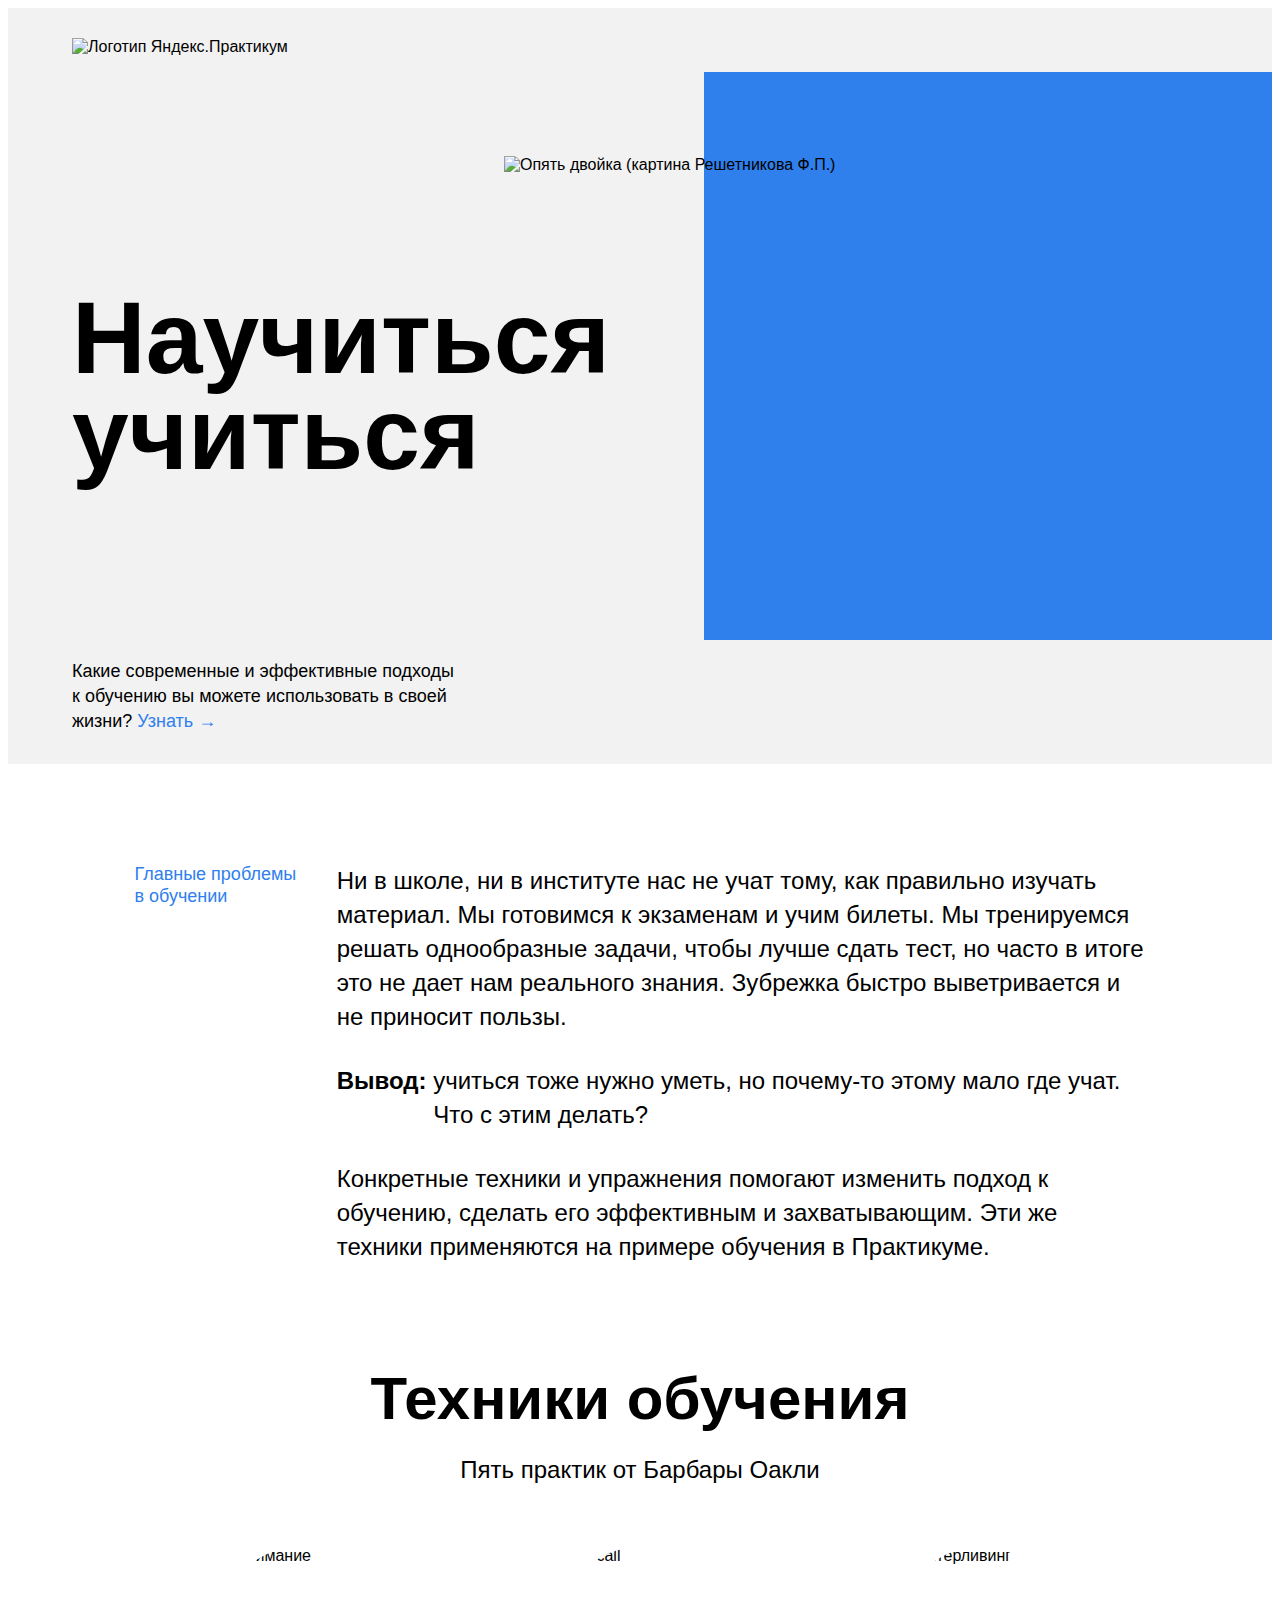
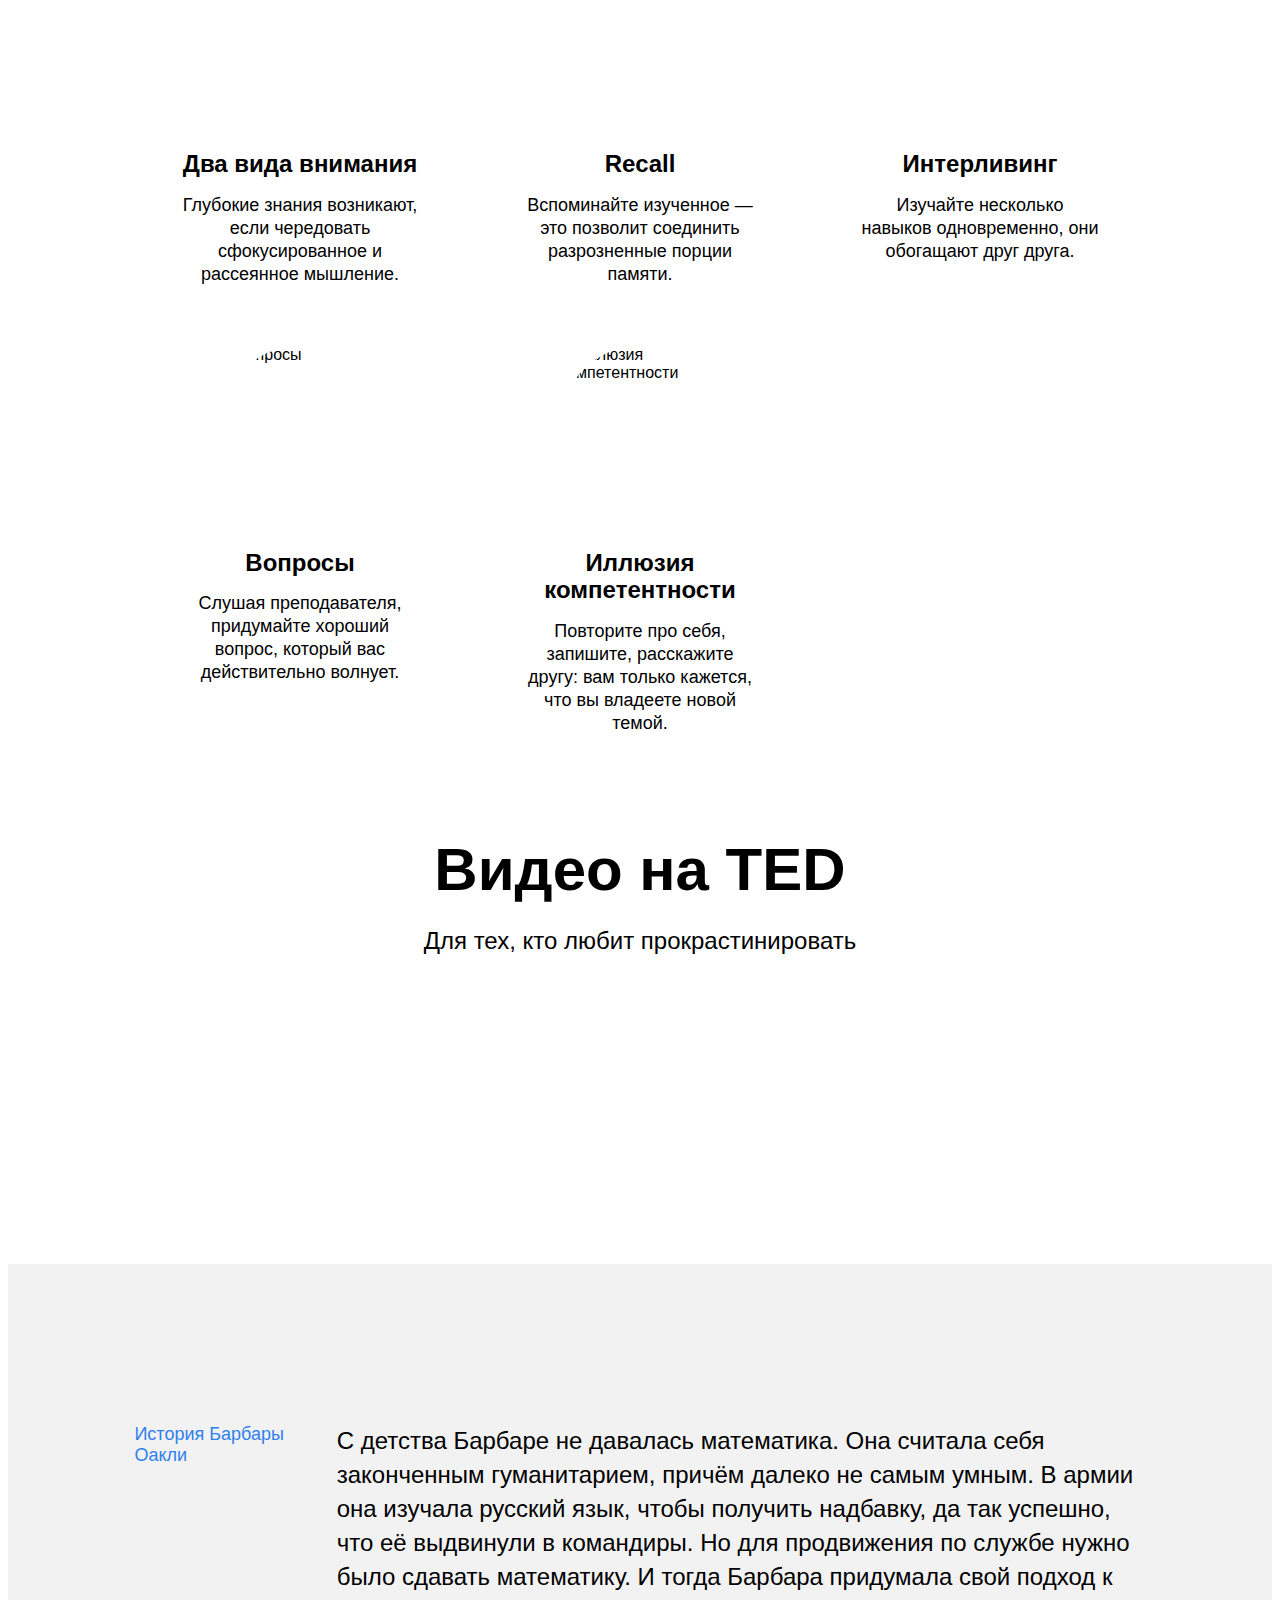
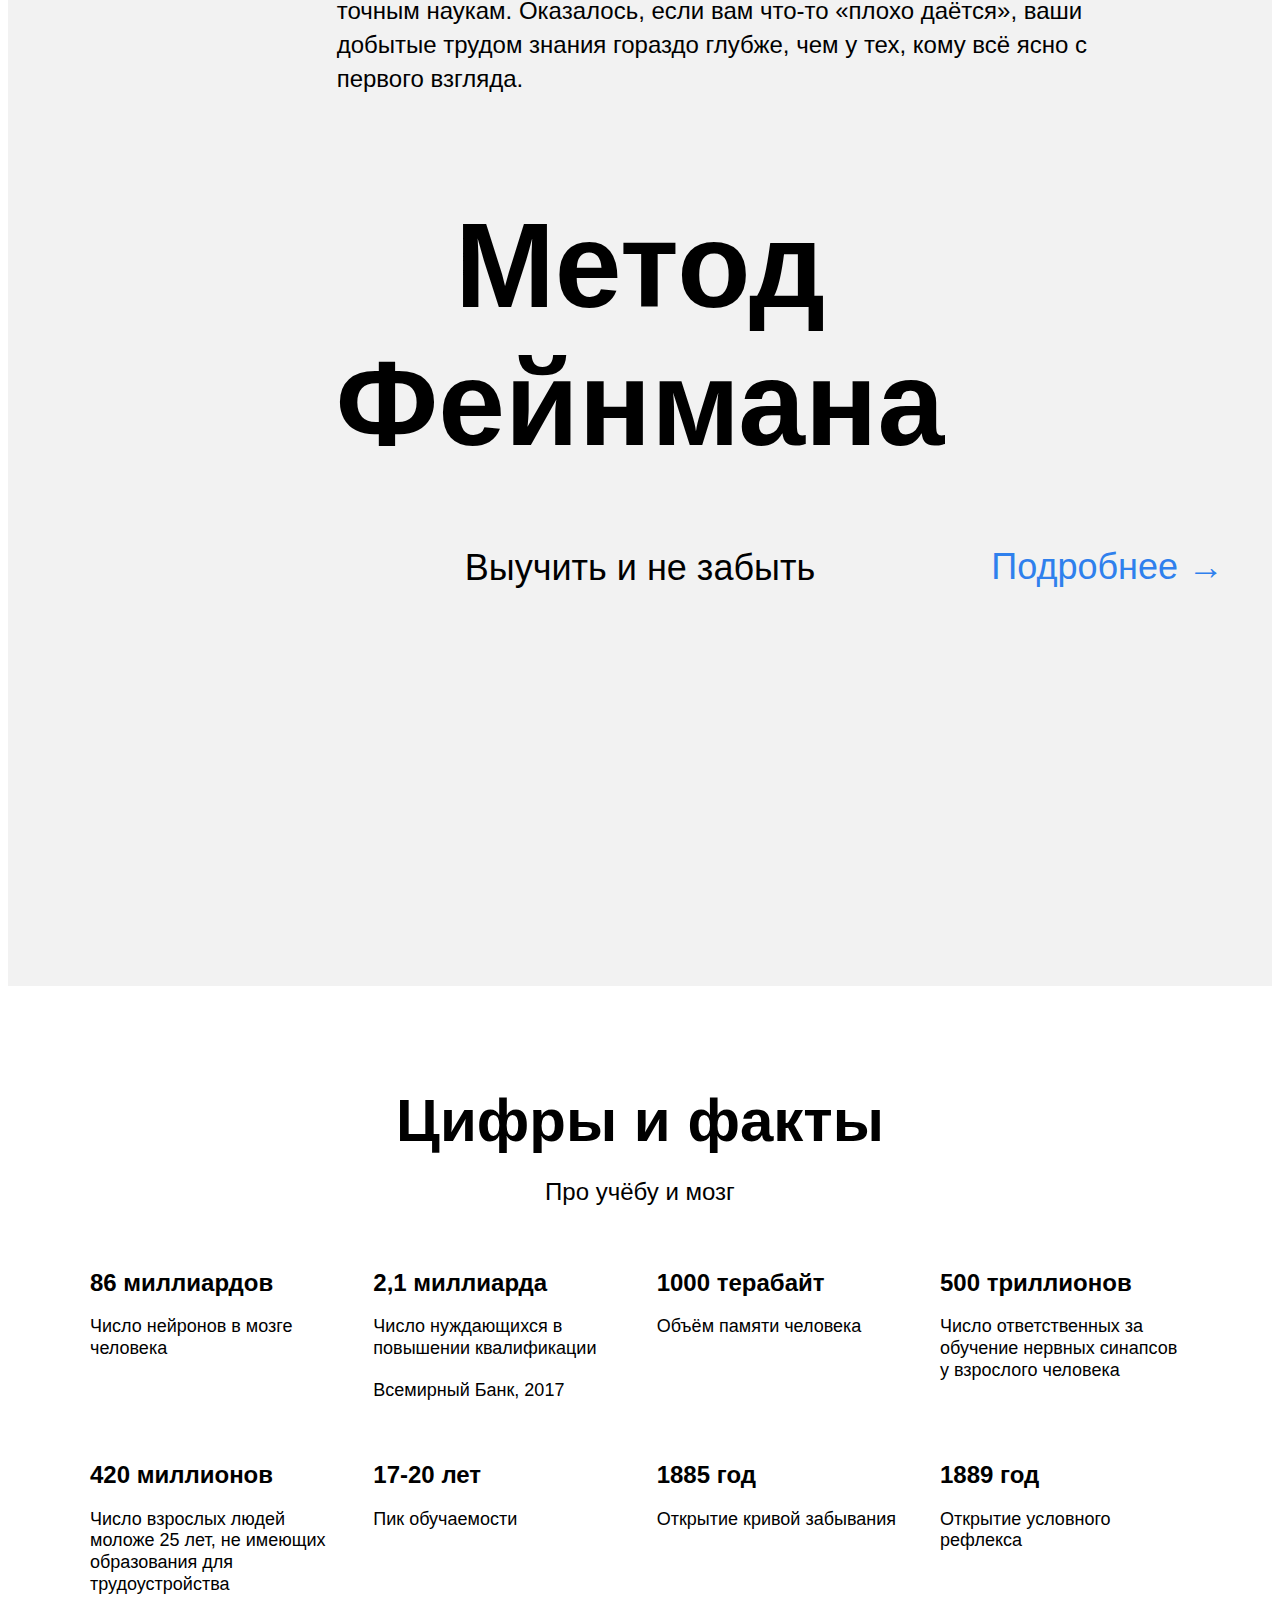
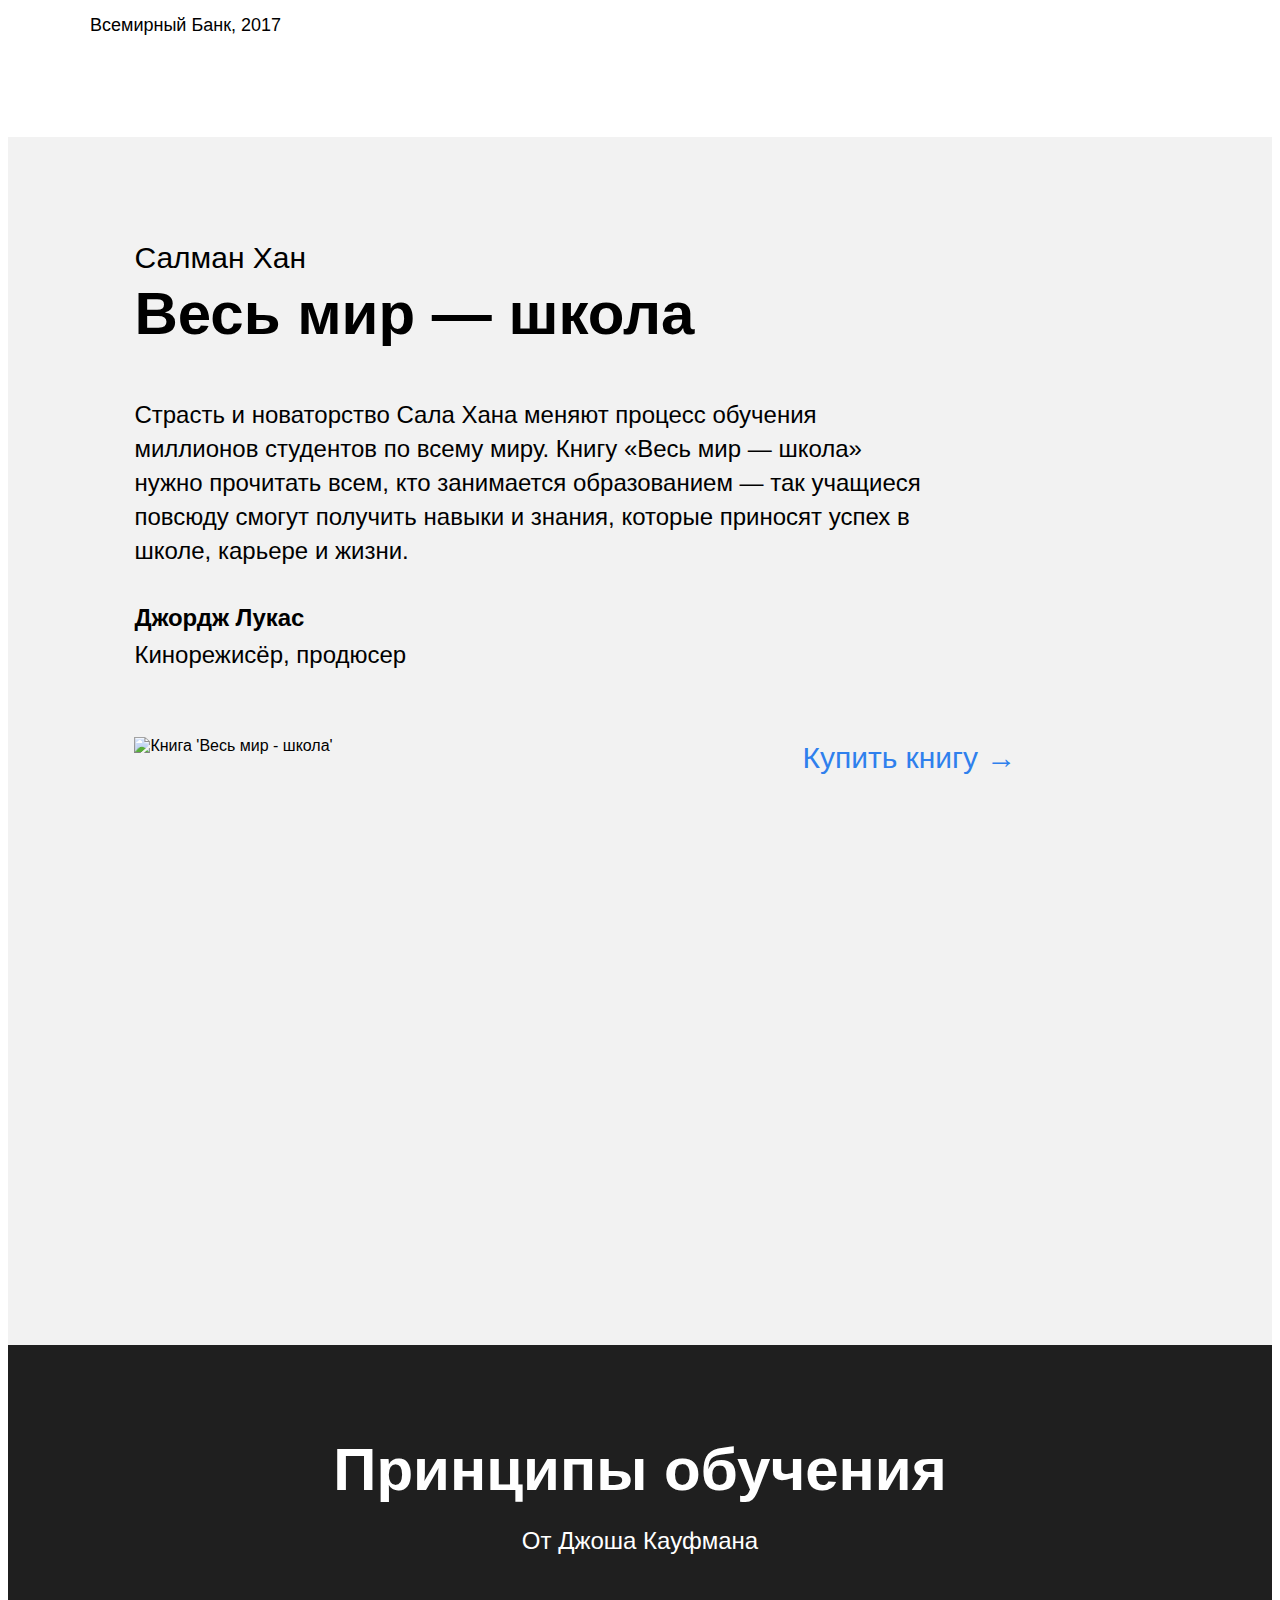
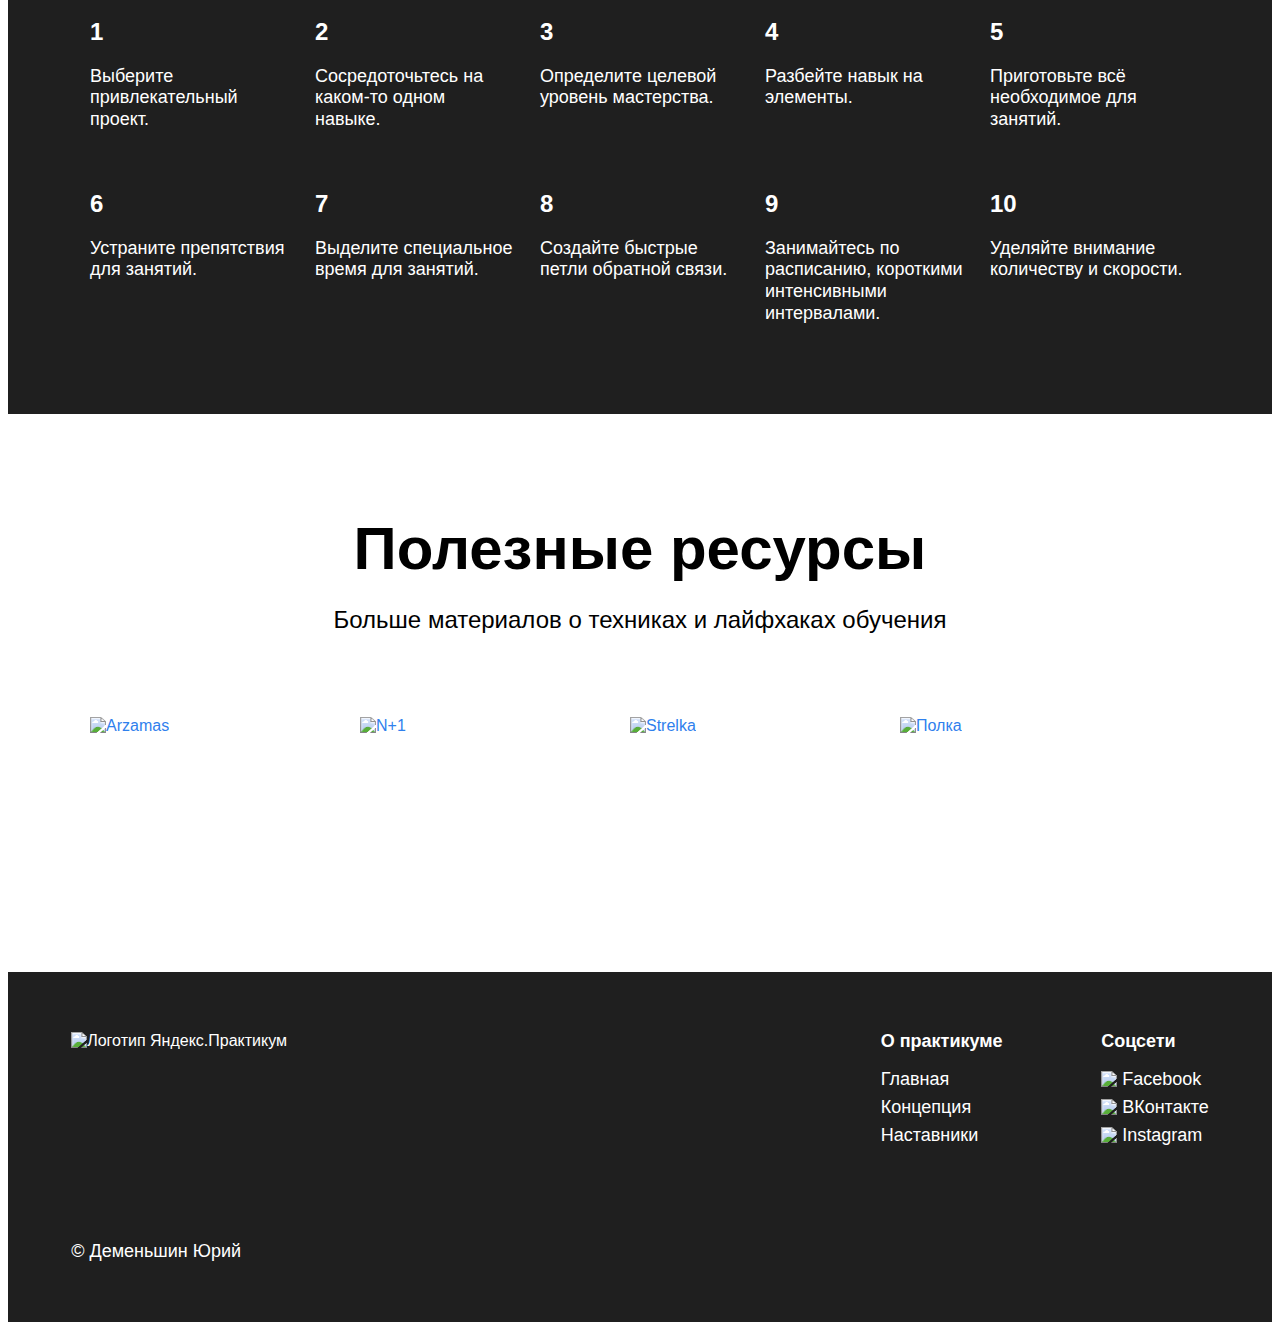
==== index.html @ 5ab0a043 "Add files via upload" ====
<!DOCTYPE html>
<html lang="ru">
<head>
  <meta charset="UTF-8">
  <meta name="viewport" content="width=device-width, initial-scale=1.0">
  <title>Научиться учиться</title>
  <link rel="stylesheet" href="./pages/index.css">
</head>
<body>
  <div class="page">
    <header class="header">
      <img src="images/logo_place_header.svg" alt="Логотип Яндекс.Практикум" class="logo logo_place_header">
      <h1 class="header__title">Научиться учиться</h1>
      <p class="header__subtitle">
        Какие современные и эффективные подходы к обучению вы можете использовать в своей жизни?
        <a href="#" class="header__link">Узнать →</a>
      </p>
      
      <img src="images/header-image.png" alt="Опять двойка (картина Решетникова Ф.П.)" class="header__main-illustration">
      <div class="header__square-pic rotation"></div>
    </header>
    <main class="content">
      <section class="description">
        <div class="two-columns">
          <h2 class="two-columns__brief">Главные проблемы в обучении</h2>
          <div class="two-columns__main-text">
            <p class="two-columns__paragraph">Ни в школе, ни в институте нас не учат тому, как правильно изучать материал. Мы готовимся к экзаменам и учим билеты. Мы тренируемся решать однообразные задачи, чтобы лучше сдать тест, но часто в итоге это не дает нам реального знания. Зубрежка быстро выветривается и не приносит пользы.
            </p>
            <p class="two-columns__paragraph">
              <span class="two-columns__span-accent">Вывод:&nbsp;</span>учиться тоже нужно уметь, но почему-то этому мало где учат. Что с этим делать?
            </p>
            <p class="two-columns__paragraph">
              Конкретные техники и упражнения помогают изменить подход к обучению, сделать его эффективным и захватывающим. Эти же техники применяются на примере обучения в Практикуме.
            </p>
          </div>
        </div>
      </section>
      <section class="techniques">
        <h2 class="section-title">Техники обучения</h2>
        <p class="section-subtitle">Пять практик от Барбары Оакли</p>
        <ul class="cards">
          <li class="cards__item">
            <img src="images/cards-attention.png" alt="Внимание" class="cards__image">
            <h3 class="cards__title">Два вида внимания</h3>
            <p class="cards__description">Глубокие знания возникают, если чередовать сфокусированное и рассеянное мышление.
            </p>
          </li>
          <li class="cards__item">
            <img src="images/cards-recall.png" alt="Recall" class="cards__image">
            <h3 class="cards__title">Recall</h3>
            <p class="cards__description">Вспоминайте изученное — это позволит соединить разрозненные порции памяти.
            </p>
          </li>
          <li class="cards__item">
            <img src="images/cards-interliving.png" alt="Интерливинг" class="cards__image">
            <h3 class="cards__title">Интерливинг</h3>
            <p class="cards__description">Изучайте несколько навыков одновременно, они обогащают друг друга.
            </p>
          </li>
          <li class="cards__item">
            <img src="images/cards-question.png" alt="Вопросы" class="cards__image">
            <h3 class="cards__title">Вопросы</h3>
            <p class="cards__description">Слушая преподавателя, придумайте хороший вопрос, который вас действительно волнует.</p>
          </li>
          <li class="cards__item">
            <img src="images/cards-competence.png" alt="Иллюзия компетентности" class="cards__image">
            <h3 class="cards__title">Иллюзия компетентности</h3>
            <p class="cards__description">Повторите про себя, запишите, расскажите другу: вам только кажется, что вы владеете новой темой.</p>
          </li>
        </ul>
      </section>
      <section class="video">
        <h2 class="section-title">Видео на TED</h2>
        <p class="section-subtitle">Для тех, кто любит прокрастинировать</p>
        <div class="video__iframes">
          <iframe class="video__iframe" src="https://www.youtube.com/embed/5MgBikgcWnY" title="YouTube video player" allow="accelerometer; autoplay; clipboard-write; encrypted-media; gyroscope; picture-in-picture" allowfullscreen>
          </iframe>
          <iframe class="video__iframe" src="https://www.youtube.com/embed/arj7oStGLkU" title="YouTube video player" allow="accelerometer; autoplay; clipboard-write; encrypted-media; gyroscope; picture-in-picture" allowfullscreen>
          </iframe>
        </div>
      </section>
      <section class="oakley">
        <div class="two-columns">
          <h2 class="two-columns__brief">История Барбары Оакли</h2>
          <div class="two-columns__main-text">
            <p class="two-columns__paragraph">
              С детства Барбаре не давалась математика. Она считала себя законченным гуманитарием, причём далеко не самым умным. В армии она изучала русский язык, чтобы получить надбавку, да так успешно, что её выдвинули в командиры. Но для продвижения по службе нужно было сдавать математику. И тогда Барбара придумала свой подход к точным наукам. Оказалось, если вам что-то «плохо даётся», ваши добытые трудом знания гораздо глубже, чем у тех, кому всё ясно с первого взгляда.
            </p>
            </div>
          </div>
      </section>
      <section class="feynman">
        <h2 class="feynman__title">Метод Фейнмана</h2>
        <h3 class="feynman__subtitle">Выучить и не забыть</h3>
        <a class="feynman__link" href="#">Подробнее →</a>
      </section>
      <section class="digits">
        <h2 class="section-title">Цифры и факты</h2>
        <h3 class="section-subtitle">Про учёбу и мозг</h3>
        <div class="table">
          <div class="table__cell">
            <h4 class="table__heading">86 миллиардов</h4>
            <p class="table__text">Число нейронов в мозге человека</p>
          </div>
          <div class="table__cell">
            <h4 class="table__heading">2,1 миллиарда</h4>
            <p class="table__text">Число нуждающихся в повышении квалификации</p>
            <p class="table__text">Всемирный Банк, 2017</p>
          </div>
          <div class="table__cell">
            <h4 class="table__heading">1000 терабайт</h4>
            <p class="table__text">Объём памяти человека</p>
          </div>
          <div class="table__cell">
            <h4 class="table__heading">500 триллионов</h4>
            <p class="table__text">Число ответственных за обучение нервных синапсов у взрослого человека</p>
          </div>
          <div class="table__cell">
            <h4 class="table__heading">420 миллионов</h4>
            <p class="table__text">Число взрослых людей моложе 25 лет, не имеющих образования для трудоустройства</p>
            <p class="table__text">Всемирный Банк, 2017</p>
          </div>
          <div class="table__cell">
            <h4 class="table__heading">17-20 лет</h4>
            <p class="table__text">Пик обучаемости</p>
          </div>
          <div class="table__cell">
            <h4 class="table__heading">1885 год</h4>
            <p class="table__text">Открытие кривой забывания</p>
          </div>
          <div class="table__cell">
            <h4 class="table__heading">1889 год</h4>
            <p class="table__text">Открытие условного рефлекса</p>
          </div>
        </div>
      </section>
      <section class="khan">
        <div class="khan__container">
          <p class="khan__author">Салман Хан</p>
          <h2 class="khan__title">Весь мир — школа</h2>
          <p class="khan__quote">
            Страсть и новаторство Сала Хана меняют процесс обучения миллионов студентов по всему миру. Книгу «Весь мир — школа» нужно прочитать всем, кто занимается образованием — так учащиеся повсюду смогут получить навыки и знания, которые приносят успех в школе, карьере и жизни.
          </p>
          <p class="khan__quote-author">Джордж Лукас</p>
          <p class="khan__quote-author-subline">Кинорежисёр, продюсер</p>
          <div class="khan__book-container">
            <img class="khan__book-pic" src="./images/khan-book.jpg" alt="Книга 'Весь мир - школа'">
            <a class="khan__buy-link" href="#">Купить книгу →</a>
          </div>
        </div>
        </section>
      <section class="kaufman">
        <div class="kaufman__triangle rotation"></div>
        <h2 class="section-title section-title_theme_dark">Принципы обучения</h2>
        <h3 class="section-subtitle section-subtitle_theme_dark">От Джоша Кауфмана</h3>
        <div class="table table_theme_dark">
          <div class="table__cell table__cell_theme_dark">
            <h4 class="table__heading table__heading_theme_dark">1</h4>
            <p class="table__text table__text_theme_dark">Выберите привлекательный проект.</p>
          </div>
          <div class="table__cell table__cell_theme_dark">
            <h4 class="table__heading table__heading_theme_dark">2</h4>
            <p class="table__text table__text_theme_dark">Сосредоточьтесь на каком-то одном навыке.</p>
          </div>
          <div class="table__cell table__cell_theme_dark">
            <h4 class="table__heading table__heading_theme_dark">3</h4>
            <p class="table__text table__text_theme_dark">Определите целевой уровень мастерства.</p>
          </div>
          <div class="table__cell table__cell_theme_dark">
            <h4 class="table__heading table__heading_theme_dark">4</h4>
            <p class="table__text table__text_theme_dark">Разбейте навык на элементы.</p>
          </div>
          <div class="table__cell table__cell_theme_dark">
            <h4 class="table__heading table__heading_theme_dark">5</h4>
            <p class="table__text table__text_theme_dark">Приготовьте всё необходимое для занятий.</p>
          </div>
          <div class="table__cell table__cell_theme_dark">
            <h4 class="table__heading table__heading_theme_dark">6</h4>
            <p class="table__text table__text_theme_dark">Устраните препятствия для занятий.</p>
          </div>
          <div class="table__cell table__cell_theme_dark">
            <h4 class="table__heading table__heading_theme_dark">7</h4>
            <p class="table__text table__text_theme_dark">Выделите специальное время для занятий.</p>
          </div>
          <div class="table__cell table__cell_theme_dark">
            <h5 class="table__heading table__heading_theme_dark">8</h5>
            <p class="table__text table__text_theme_dark">Создайте быстрые петли обратной связи.</p>
          </div>
          <div class="table__cell table__cell_theme_dark">
            <h4 class="table__heading table__heading_theme_dark">9</h4>
            <p class="table__text table__text_theme_dark">Занимайтесь по расписанию, короткими интенсивными интервалами.</p>
          </div>
          <div class="table__cell table__cell_theme_dark">
            <h4 class="table__heading table__heading_theme_dark">10</h4>
            <p class="table__text table__text_theme_dark">Уделяйте внимание количеству и скорости.</p>
          </div>
        </div>
      </section>
      <section class="resources">
        <h2 class="section-title">Полезные ресурсы</h2>
        <h3 class="section-subtitle">Больше материалов о техниках и лайфхаках обучения</h3>
        <div class="resources__logo-zone">
          <a class="resources__link" href="#">
            <img class="resources__logo" src="images/logo/resources-arzamas.svg" alt="Arzamas">
          </a>
          <a class="resources__link" href="#">
            <img class="resources__logo" src="images/logo/resources-n1.svg" alt="N+1">
          </a>
          <a class="resources__link" href="#">
            <img class="resources__logo" src="images/logo/resources-strelka.svg" alt="Strelka">
          </a>
          <a class="resources__link" href="#">
            <img class="resources__logo" src="images/logo/resources-polka.svg" alt="Полка">
          </a>
        </div>
          </section>
    </main>
    <footer class="footer">
      <div class="footer__columns">
          <div class="footer__column footer__column_content_copyright">
            <img src="images/logo_place_footer.svg" alt="Логотип Яндекс.Практикум" class="logo logo_place_footer">
            <p class="footer__author">&copy; Деменьшин Юрий</p>
          </div>
          <nav class="footer__column footer__column_content_info">
            <h2 class="footer__column-heading">О практикуме</h2>
            <div class="footer__column-links">
              <a class="footer__column-link" href="#">Главная</a>
              <a class="footer__column-link" href="#">Концепция</a>
              <a class="footer__column-link" href="#">Наставники</a>
            </div>
          </nav>
          <div class="footer__column footer__column_content_social">
            <h2 class="footer__column-heading">Соцсети</h2>
            <div class="footer__column-links">
              <a class="footer__column-link" href="#">
                <img class="footer__social-icon" src="images/facebook_color_white.svg" alt="Facebook">&nbsp;Facebook
              </a>
              <a class="footer__column-link" href="#">
                <img class="footer__social-icon" src="images/vk_color_white.svg" alt="VK">&nbsp;ВКонтакте
              </a>
              <a class="footer__column-link" href="#">
                <img class="footer__social-icon" src="images/instagram_color_white.svg" alt="Instagram">&nbsp;Instagram
              </a>
            </div>
          </div>
        </div>
</footer>
    </div>
</body>
</html>
---- pages/index.css ----
@import url(../vendor/normalize.css);
@import url(../blocks/page/page.css);
@import url(../blocks/fonts/fonts.css);
@import url(../blocks/links/links.css);
@import url(../blocks/rotation/rotation.css);
@import url(../blocks/header/header.css);
@import url(../blocks/logo/logo.css);
@import url(../blocks/logo/_place/logo_place_header.css);
@import url(../blocks/logo/_place/logo_place_footer.css);
@import url(../blocks/header/__title/header__title.css);
@import url(../blocks/header/__subtitle/header__subtitle.css);
@import url(../blocks/header/__link/header__link.css);
@import url(../blocks/header/__main-illustration/header__main-illustration.css);
@import url(../blocks/header/__square-pic/header__square-pic.css);
@import url(../blocks/description/description.css);
@import url(../blocks/two-columns/two-columns.css);
@import url(../blocks/two-columns/__paragraph/two-columns__paragraph.css);
@import url(../blocks/two-columns/__brief/two-columns__brief.css);
@import url(../blocks/two-columns/__main-text/two-columns__main-text.css);
@import url(../blocks/two-columns/__span-accent/two-columns__span-accent.css);
@import url(../blocks/techniques/techniques.css);
@import url(../blocks/section-title/section-title.css);
@import url(../blocks/section-subtitle/section-subtitle.css);
@import url(../blocks/cards/cards.css);
@import url(../blocks/cards/__item/cards__item.css);
@import url(../blocks/cards/__image/cards__image.css);
@import url(../blocks/cards/__title/cards__title.css);
@import url(../blocks/cards/__description/cards__description.css);
@import url(../blocks/video/video.css);
@import url(../blocks/video/__iframe/video__iframe.css);
@import url(../blocks/video/__iframes/video__iframes.css);
@import url(../blocks/oakley/oakley.css);
@import url(../blocks/feynman/feynman.css);
@import url(../blocks/feynman/__title/feynman__title.css);
@import url(../blocks/feynman/__subtitle/feynman__subtitle.css);
@import url(../blocks/feynman/__link/feynman__link.css);
@import url(../blocks/content/content.css);
@import url(../blocks/digits/digits.css);
@import url(../blocks/table/table.css);
@import url(../blocks/table/__cell/table__cell.css);
@import url(../blocks/table/__heading/table__heading.css);
@import url(../blocks/table/__text/table__text.css);
@import url(../blocks/khan/khan.css);
@import url(../blocks/khan/__author/khan__author.css);
@import url(../blocks/khan/__book-container/khan__book-container.css);
@import url(../blocks/khan/__book-pic/khan__book-pic.css);
@import url(../blocks/khan/__buy-link/khan__buy-link.css);
@import url(../blocks/khan/__container/khan__container.css);
@import url(../blocks/khan/__quote/khan__quote.css);
@import url(../blocks/khan/__quote-author/khan__quote-author.css);
@import url(../blocks/khan/__quote-author-subline/khan__quote-author-subline.css);
@import url(../blocks/khan/__title/khan__title.css);
@import url(../blocks/kaufman/kaufman.css);
@import url(../blocks/kaufman/__triangle/kaufman__triangle.css);
@import url(../blocks/section-title/_theme/section-title_theme_dark.css);
@import url(../blocks/section-subtitle/_theme/section-subtitle_theme_dark.css);
@import url(../blocks/table/_theme/table_theme_dark.css);
@import url(../blocks/table/__cell/_theme/table__cell_theme_dark.css);
@import url(../blocks/table/__heading/_theme/table__heading_theme_dark.css);
@import url(../blocks/table/__text/_theme/table__text_theme_dark.css);
@import url(../blocks/resources/resources.css);
@import url(../blocks/resources/__logo-zone/resources__logo-zone.css);
@import url(../blocks/resources/__logo/resources__logo.css);
@import url(../blocks/resources/__link/resources__link.css);
@import url(../blocks/footer/footer.css);
@import url(../blocks/footer/__columns/footer__columns.css);
@import url(../blocks/footer/__column/footer__column.css);
@import url(../blocks/footer/__column/_content/footer__column_content_copyright.css);
@import url(../blocks/footer/__column/_content/footer__column_content_info.css);
@import url(../blocks/footer/__column/_content/footer__column_content_social.css);
@import url(../blocks/footer/__column-heading/footer__column-heading.css);
@import url(../blocks/footer/__column-link/footer__column-link.css);
@import url(../blocks/footer/__column-links/footer__column-links.css);
@import url(../blocks/footer/__social-icon/footer__social-icon.css);
@import url(../blocks/footer/__author/footer__author.css);
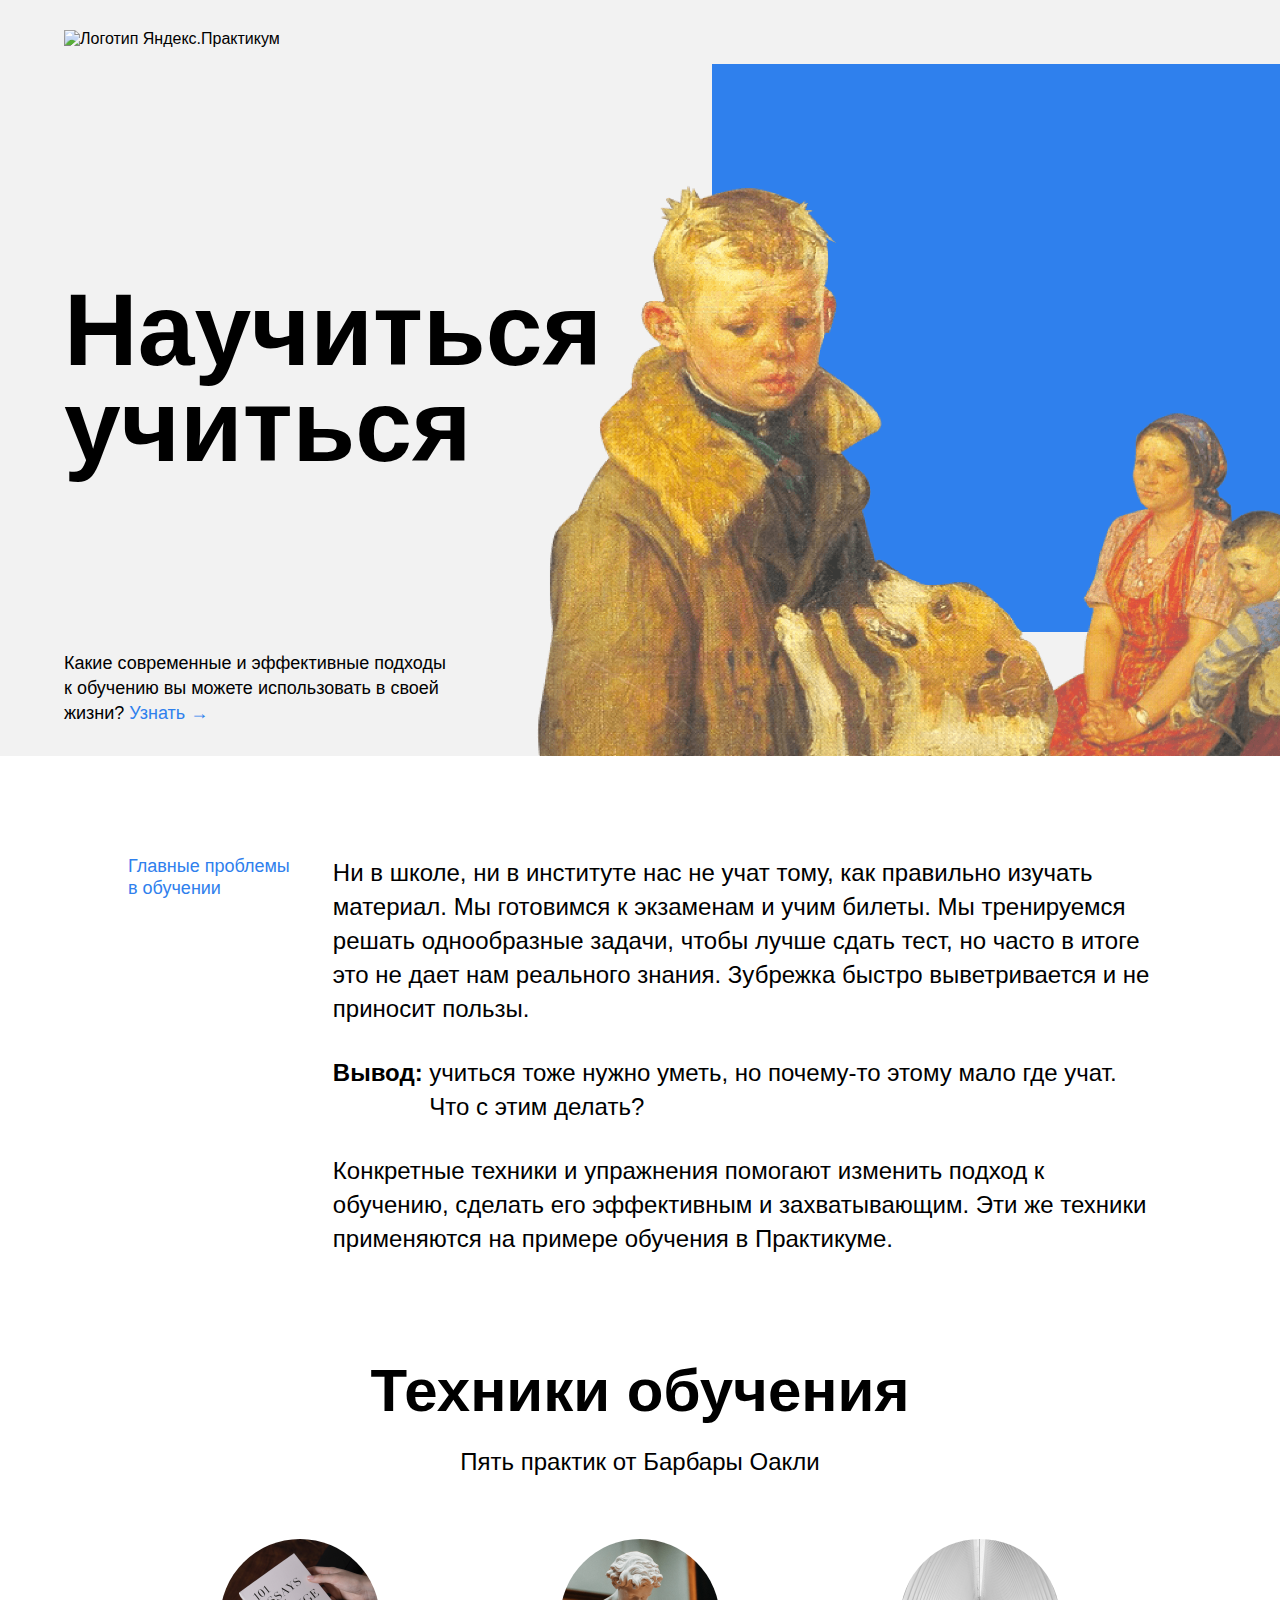
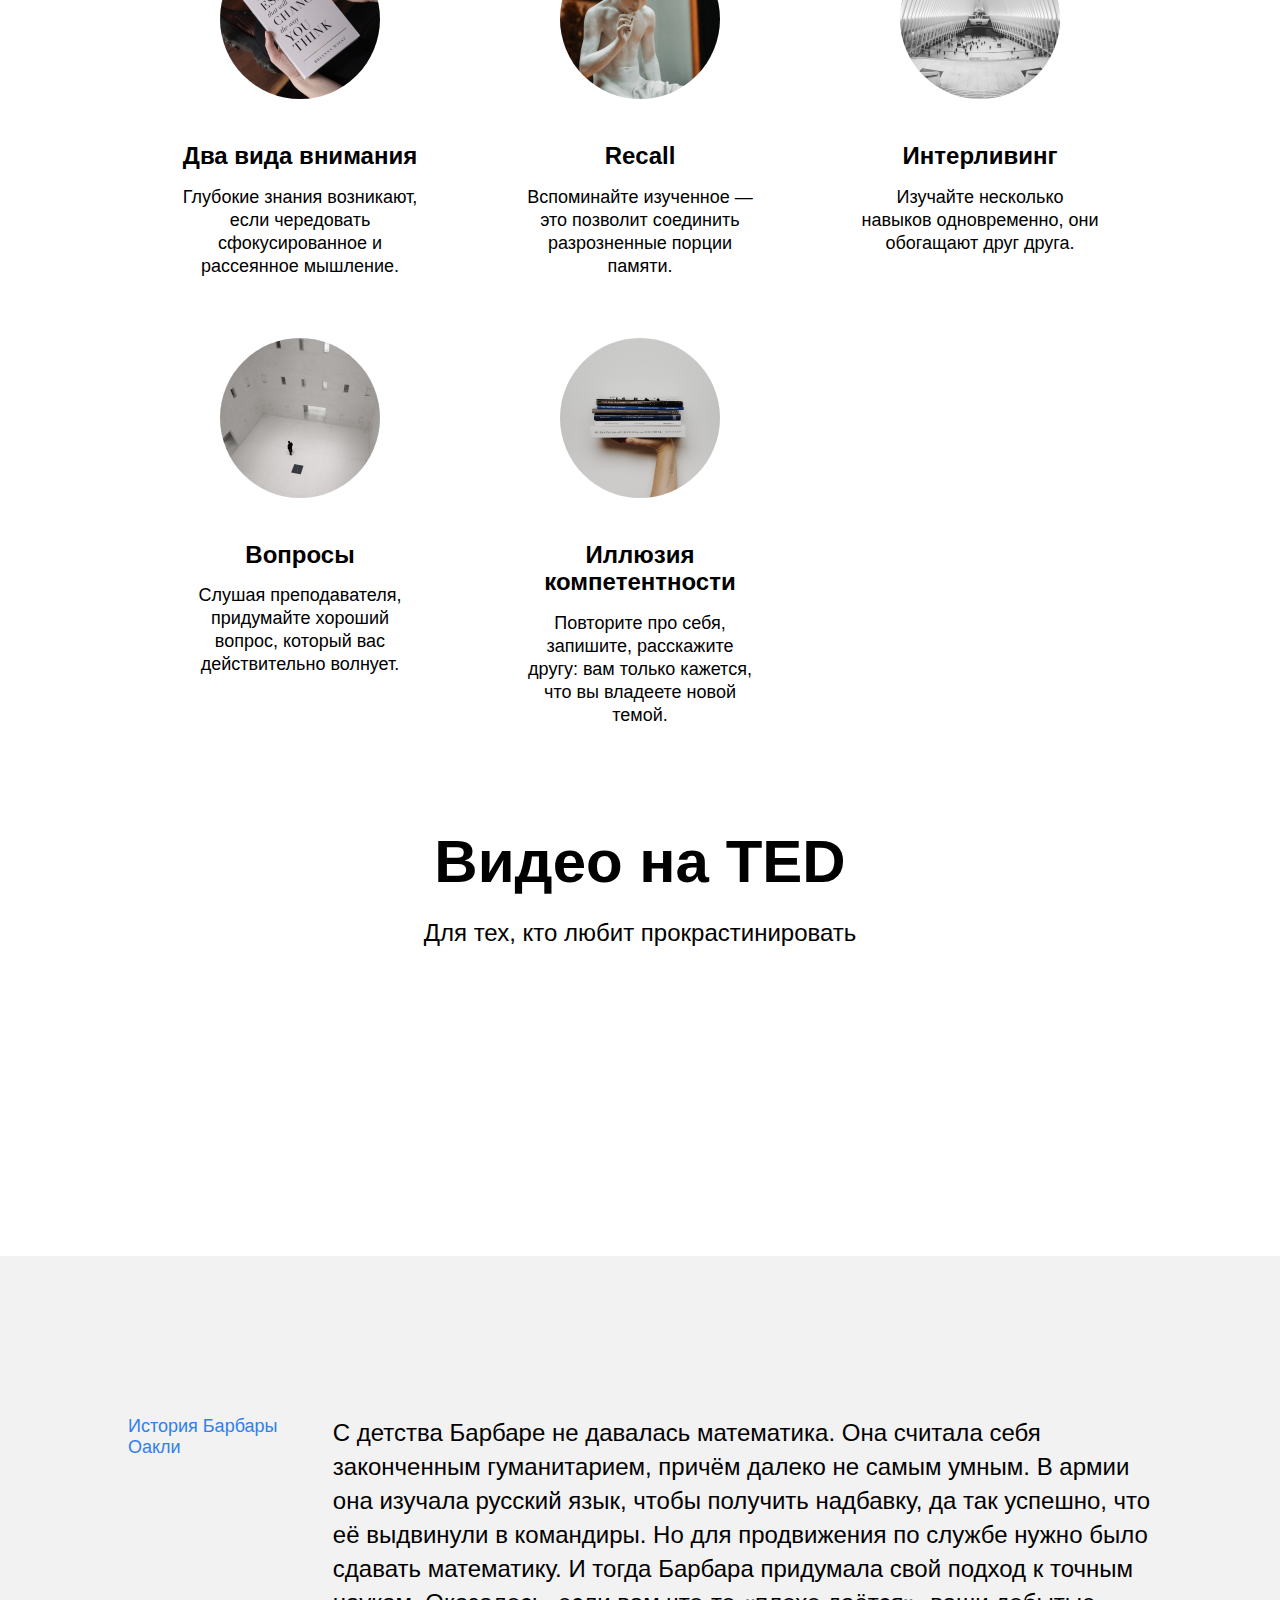
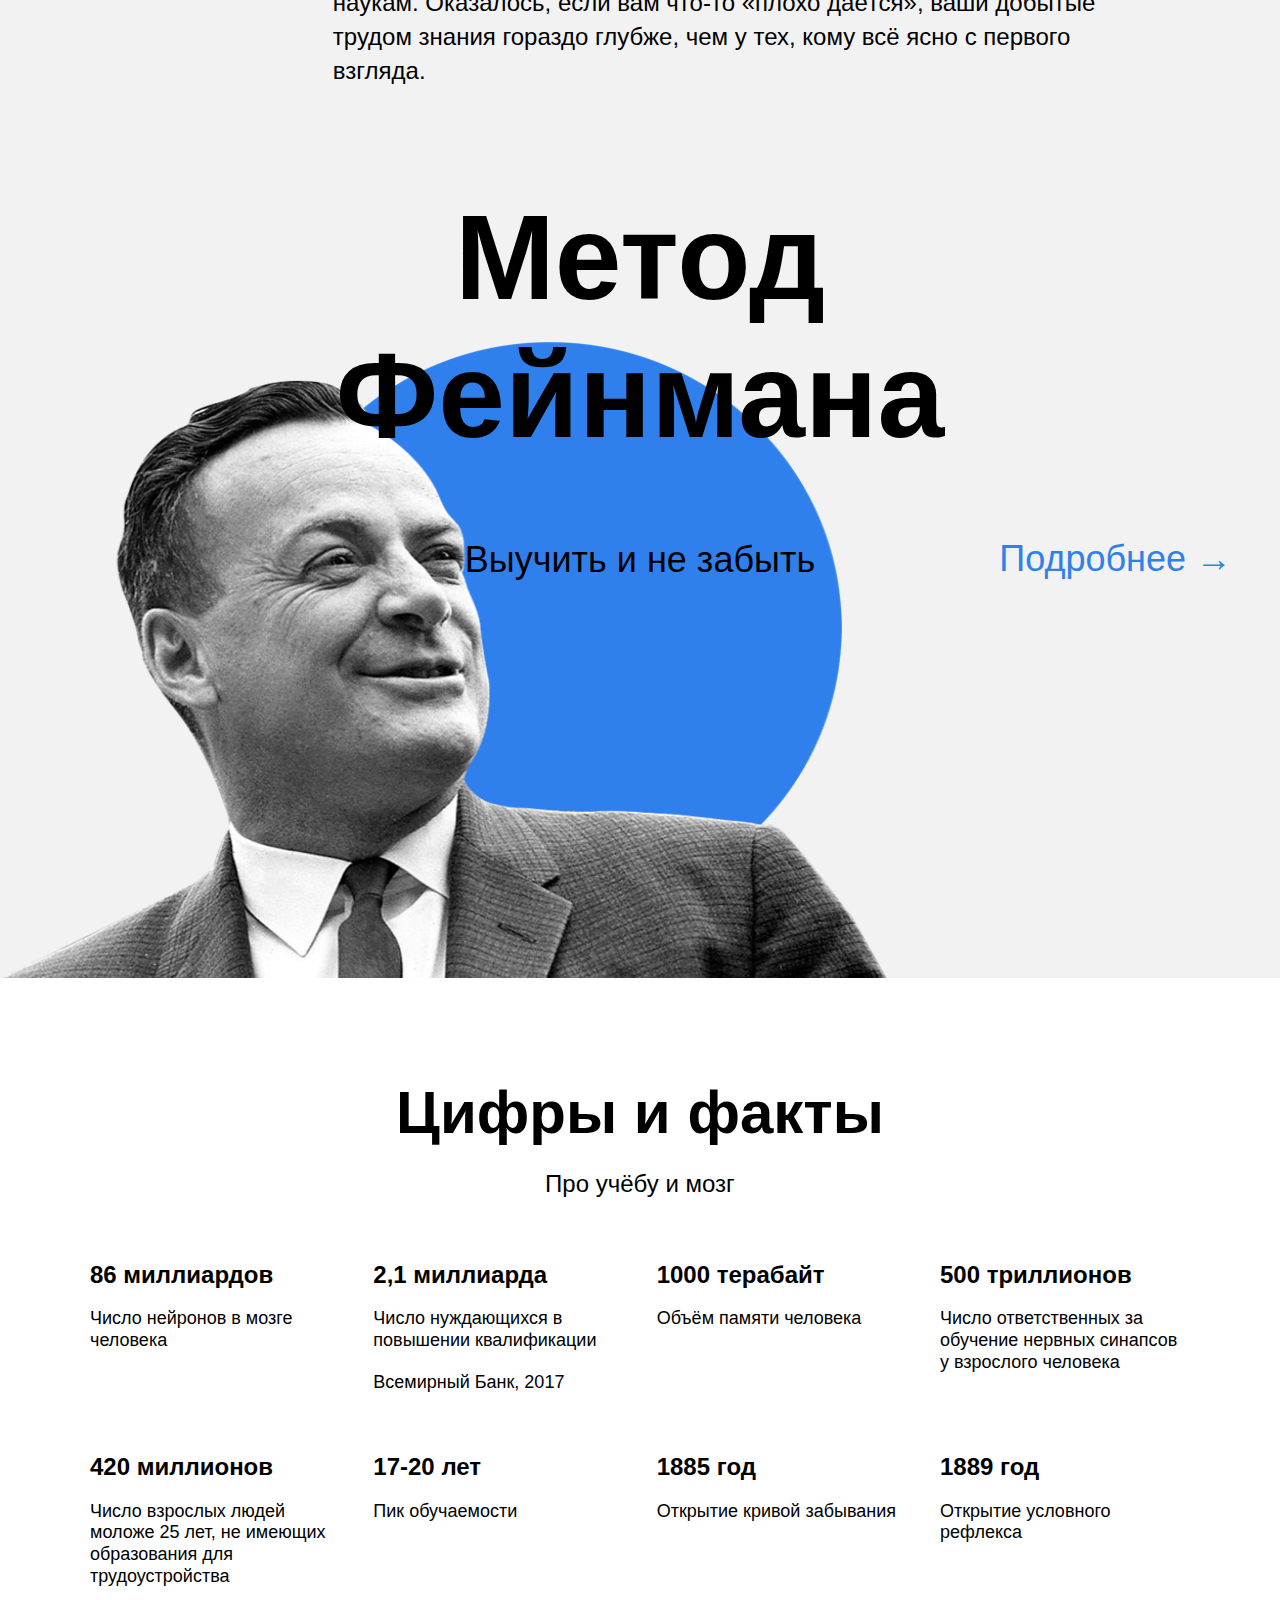
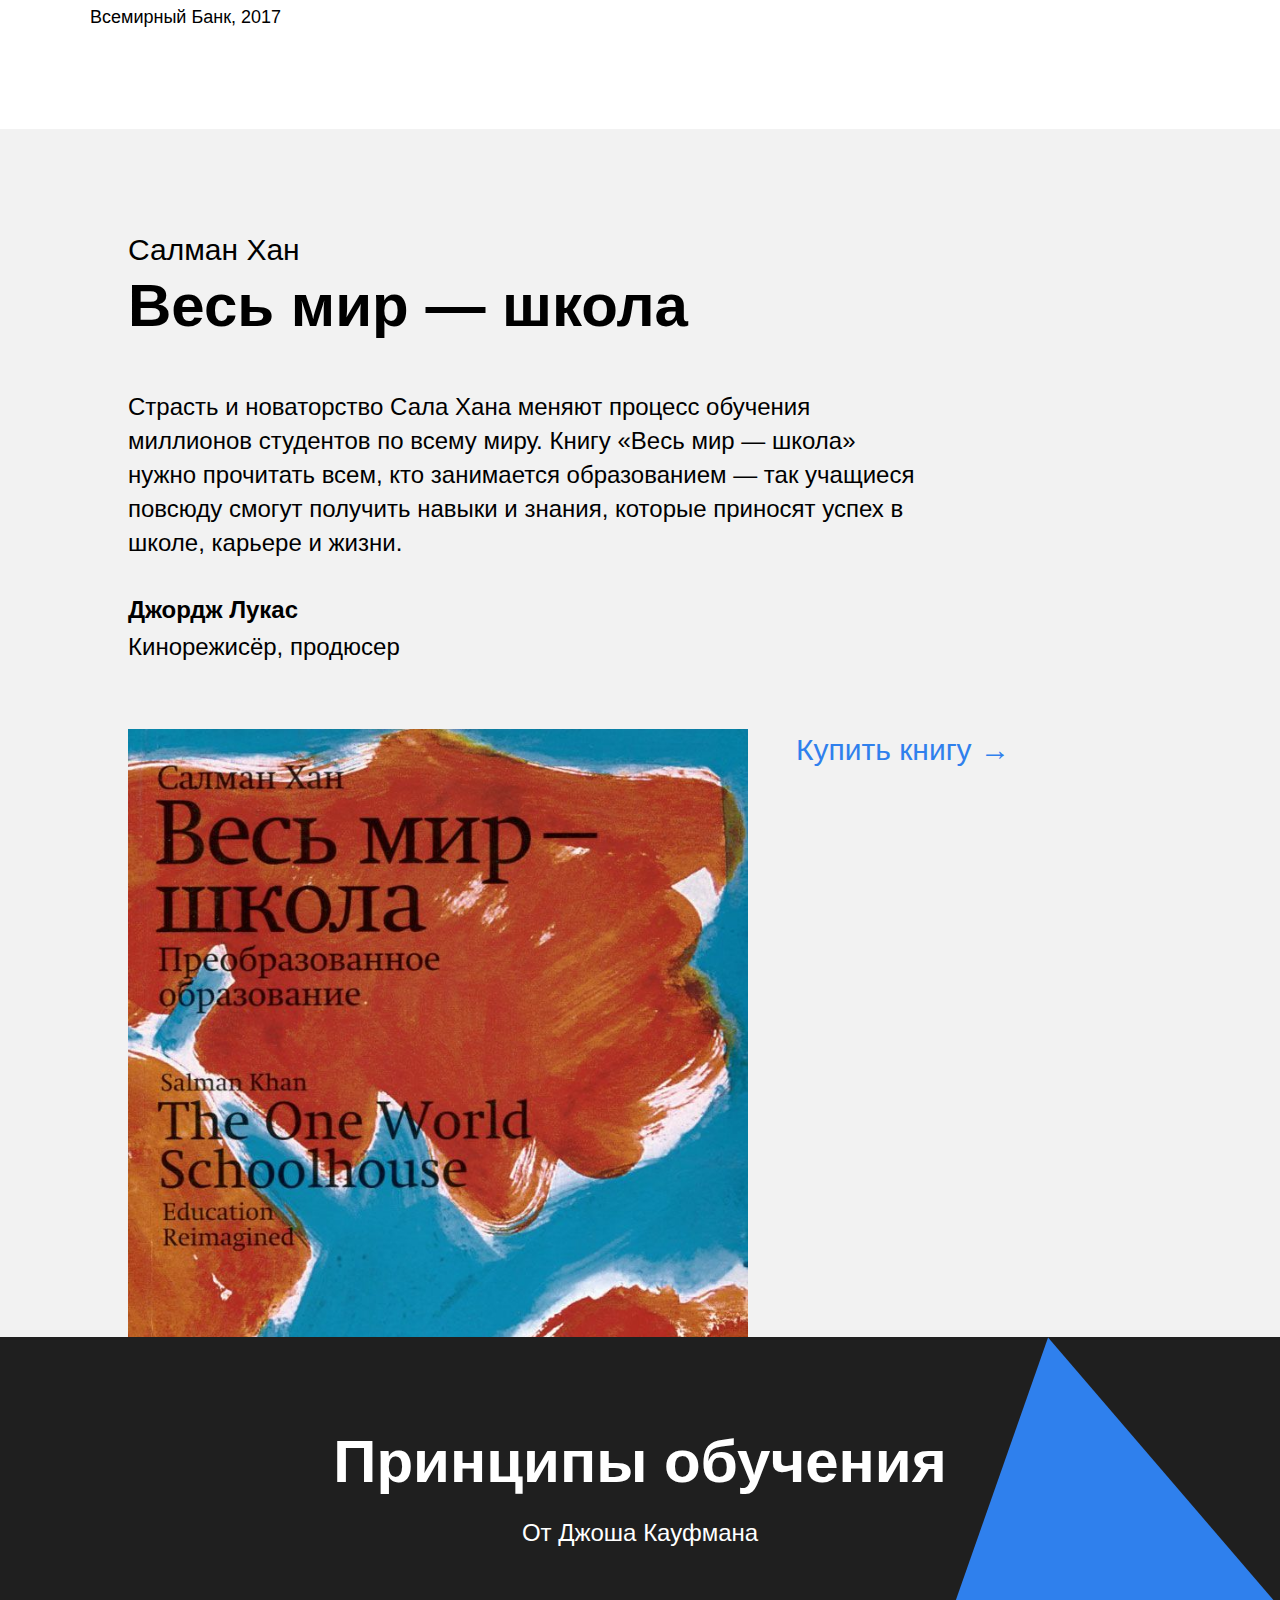
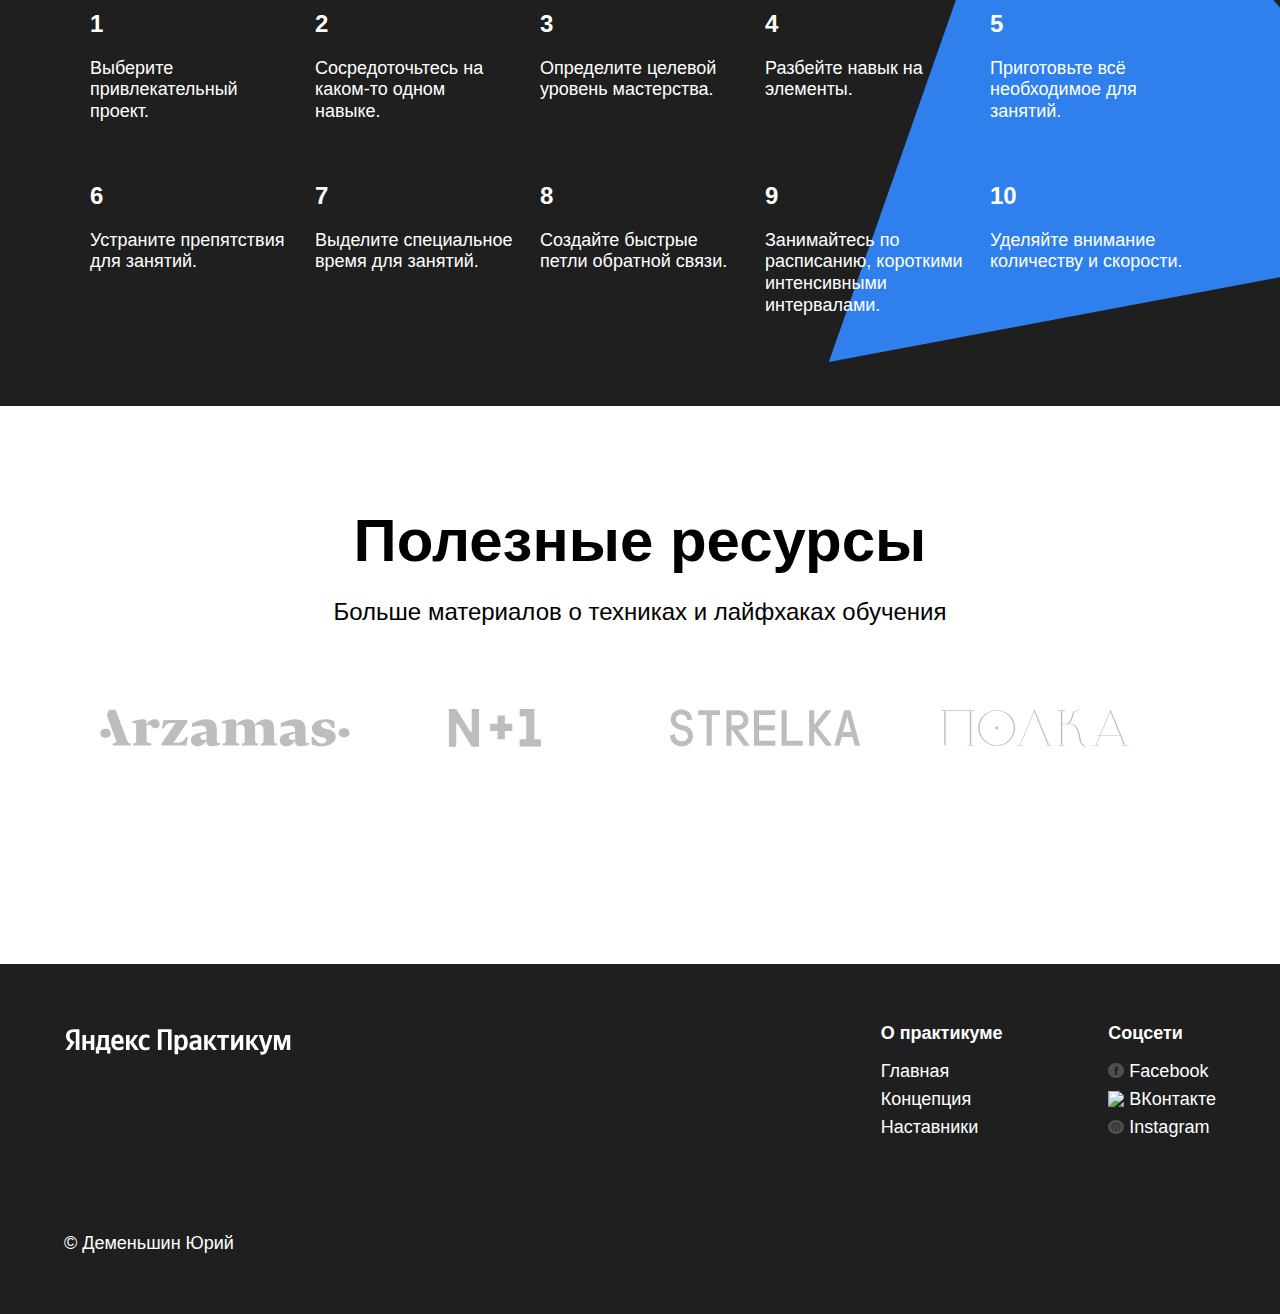
==== commit c404eacc: "Add files via upload" ====
--- a/index.html
+++ b/index.html
@@ -13,7 +13,7 @@
       <h1 class="header__title">Научиться учиться</h1>
       <p class="header__subtitle">
         Какие современные и эффективные подходы к обучению вы можете использовать в своей жизни?
-        <a href="#" class="header__link">Узнать →</a>
+        <a href="#" class="header__link links">Узнать →</a>
       </p>
       
       <img src="images/header-image.png" alt="Опять двойка (картина Решетникова Ф.П.)" class="header__main-illustration">
@@ -92,7 +92,7 @@
       <section class="feynman">
         <h2 class="feynman__title">Метод Фейнмана</h2>
         <h3 class="feynman__subtitle">Выучить и не забыть</h3>
-        <a class="feynman__link" href="#">Подробнее →</a>
+        <a class="feynman__link links" href="#">Подробнее →</a>
       </section>
       <section class="digits">
         <h2 class="section-title">Цифры и факты</h2>
@@ -145,7 +145,7 @@
           <p class="khan__quote-author-subline">Кинорежисёр, продюсер</p>
           <div class="khan__book-container">
             <img class="khan__book-pic" src="./images/khan-book.jpg" alt="Книга 'Весь мир - школа'">
-            <a class="khan__buy-link" href="#">Купить книгу →</a>
+            <a class="khan__buy-link links" href="#">Купить книгу →</a>
           </div>
         </div>
         </section>
@@ -200,16 +200,16 @@
         <h2 class="section-title">Полезные ресурсы</h2>
         <h3 class="section-subtitle">Больше материалов о техниках и лайфхаках обучения</h3>
         <div class="resources__logo-zone">
-          <a class="resources__link" href="#">
+          <a class="resources__link links" href="#">
             <img class="resources__logo" src="images/logo/resources-arzamas.svg" alt="Arzamas">
           </a>
-          <a class="resources__link" href="#">
+          <a class="resources__link links" href="#">
             <img class="resources__logo" src="images/logo/resources-n1.svg" alt="N+1">
           </a>
-          <a class="resources__link" href="#">
+          <a class="resources__link links" href="#">
             <img class="resources__logo" src="images/logo/resources-strelka.svg" alt="Strelka">
           </a>
-          <a class="resources__link" href="#">
+          <a class="resources__link links" href="#">
             <img class="resources__logo" src="images/logo/resources-polka.svg" alt="Полка">
           </a>
         </div>
@@ -224,21 +224,21 @@
           <nav class="footer__column footer__column_content_info">
             <h2 class="footer__column-heading">О практикуме</h2>
             <div class="footer__column-links">
-              <a class="footer__column-link" href="#">Главная</a>
-              <a class="footer__column-link" href="#">Концепция</a>
-              <a class="footer__column-link" href="#">Наставники</a>
+              <a class="footer__column-link links" href="#">Главная</a>
+              <a class="footer__column-link links" href="#">Концепция</a>
+              <a class="footer__column-link links" href="#">Наставники</a>
             </div>
           </nav>
           <div class="footer__column footer__column_content_social">
             <h2 class="footer__column-heading">Соцсети</h2>
             <div class="footer__column-links">
-              <a class="footer__column-link" href="#">
+              <a class="footer__column-link links" href="#">
                 <img class="footer__social-icon" src="images/facebook_color_white.svg" alt="Facebook">&nbsp;Facebook
               </a>
-              <a class="footer__column-link" href="#">
+              <a class="footer__column-link links" href="#">
                 <img class="footer__social-icon" src="images/vk_color_white.svg" alt="VK">&nbsp;ВКонтакте
               </a>
-              <a class="footer__column-link" href="#">
+              <a class="footer__column-link links" href="#">
                 <img class="footer__social-icon" src="images/instagram_color_white.svg" alt="Instagram">&nbsp;Instagram
               </a>
             </div>
--- a/pages/index.css
+++ b/pages/index.css
@@ -1,6 +1,6 @@
 @import url(../vendor/normalize.css);
+@import url(../fonts/fonts.css);
 @import url(../blocks/page/page.css);
-@import url(../blocks/fonts/fonts.css);
 @import url(../blocks/links/links.css);
 @import url(../blocks/rotation/rotation.css);
 @import url(../blocks/header/header.css);
